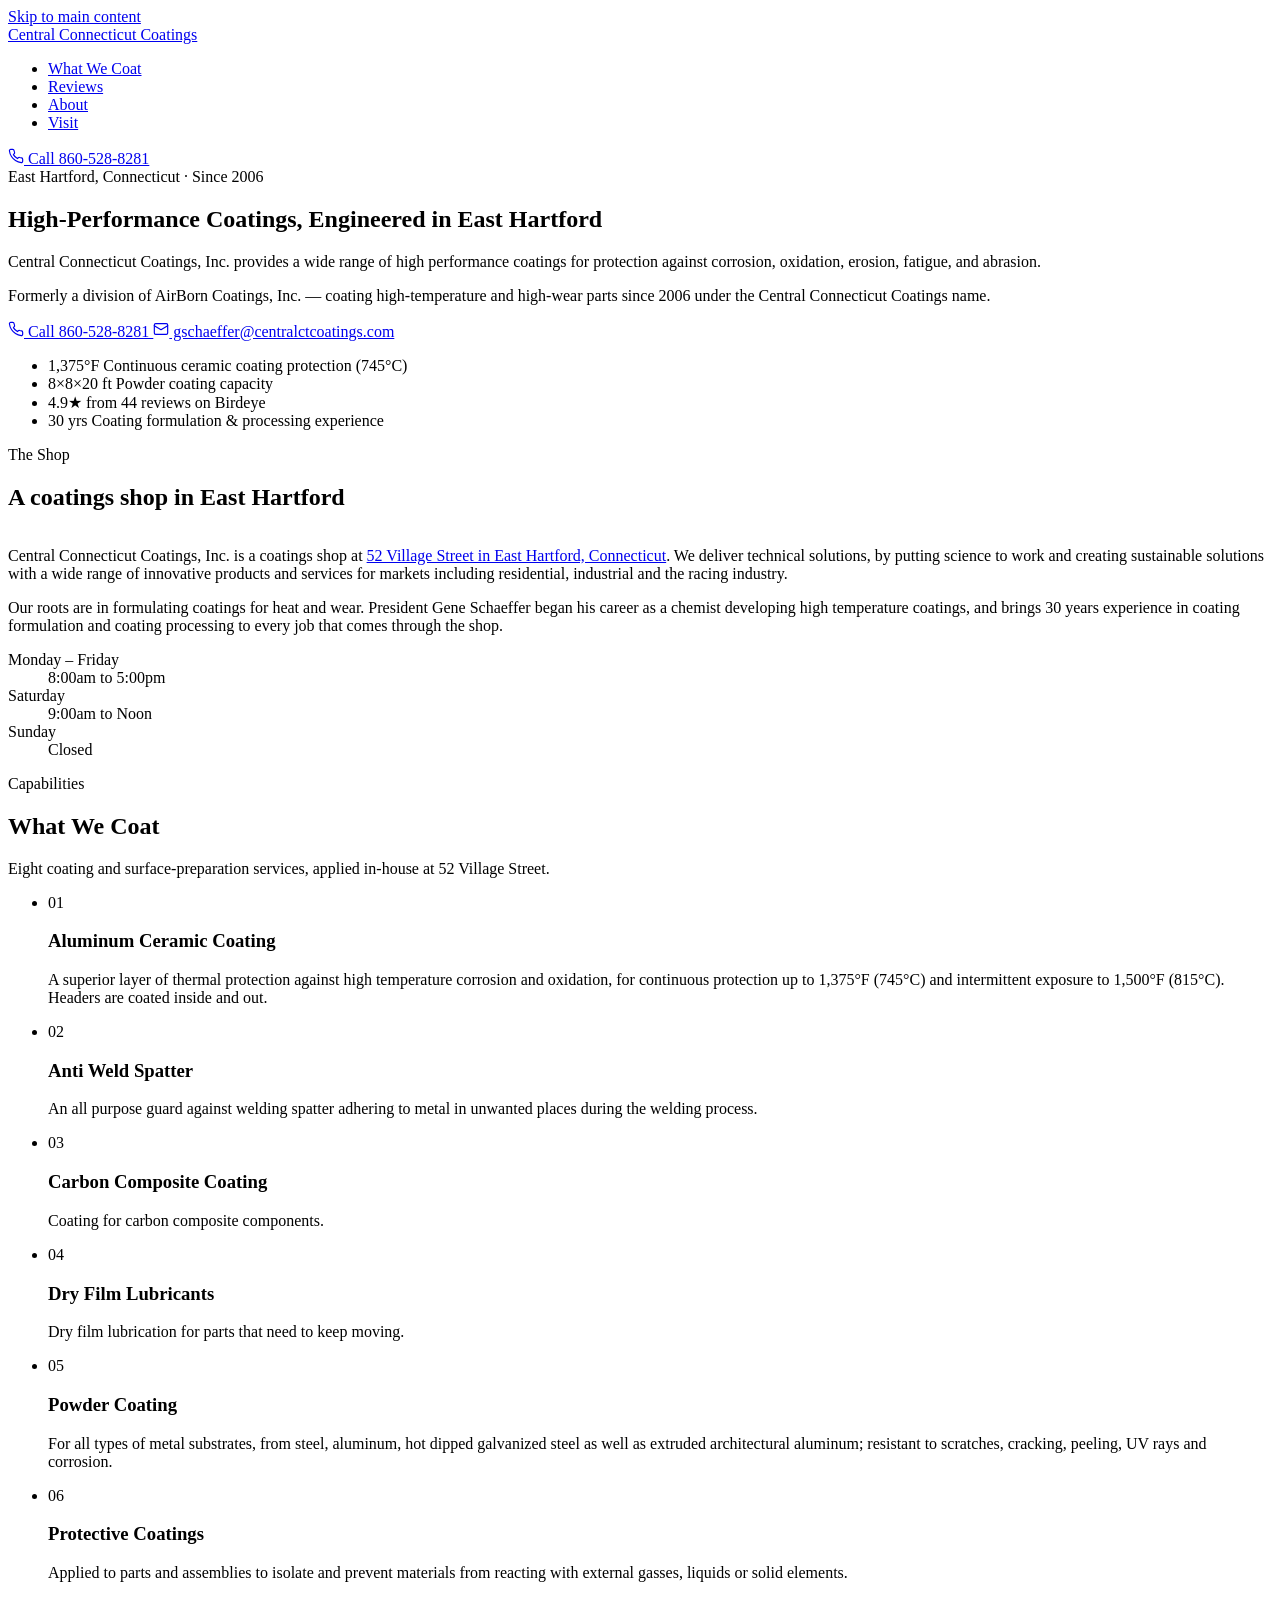
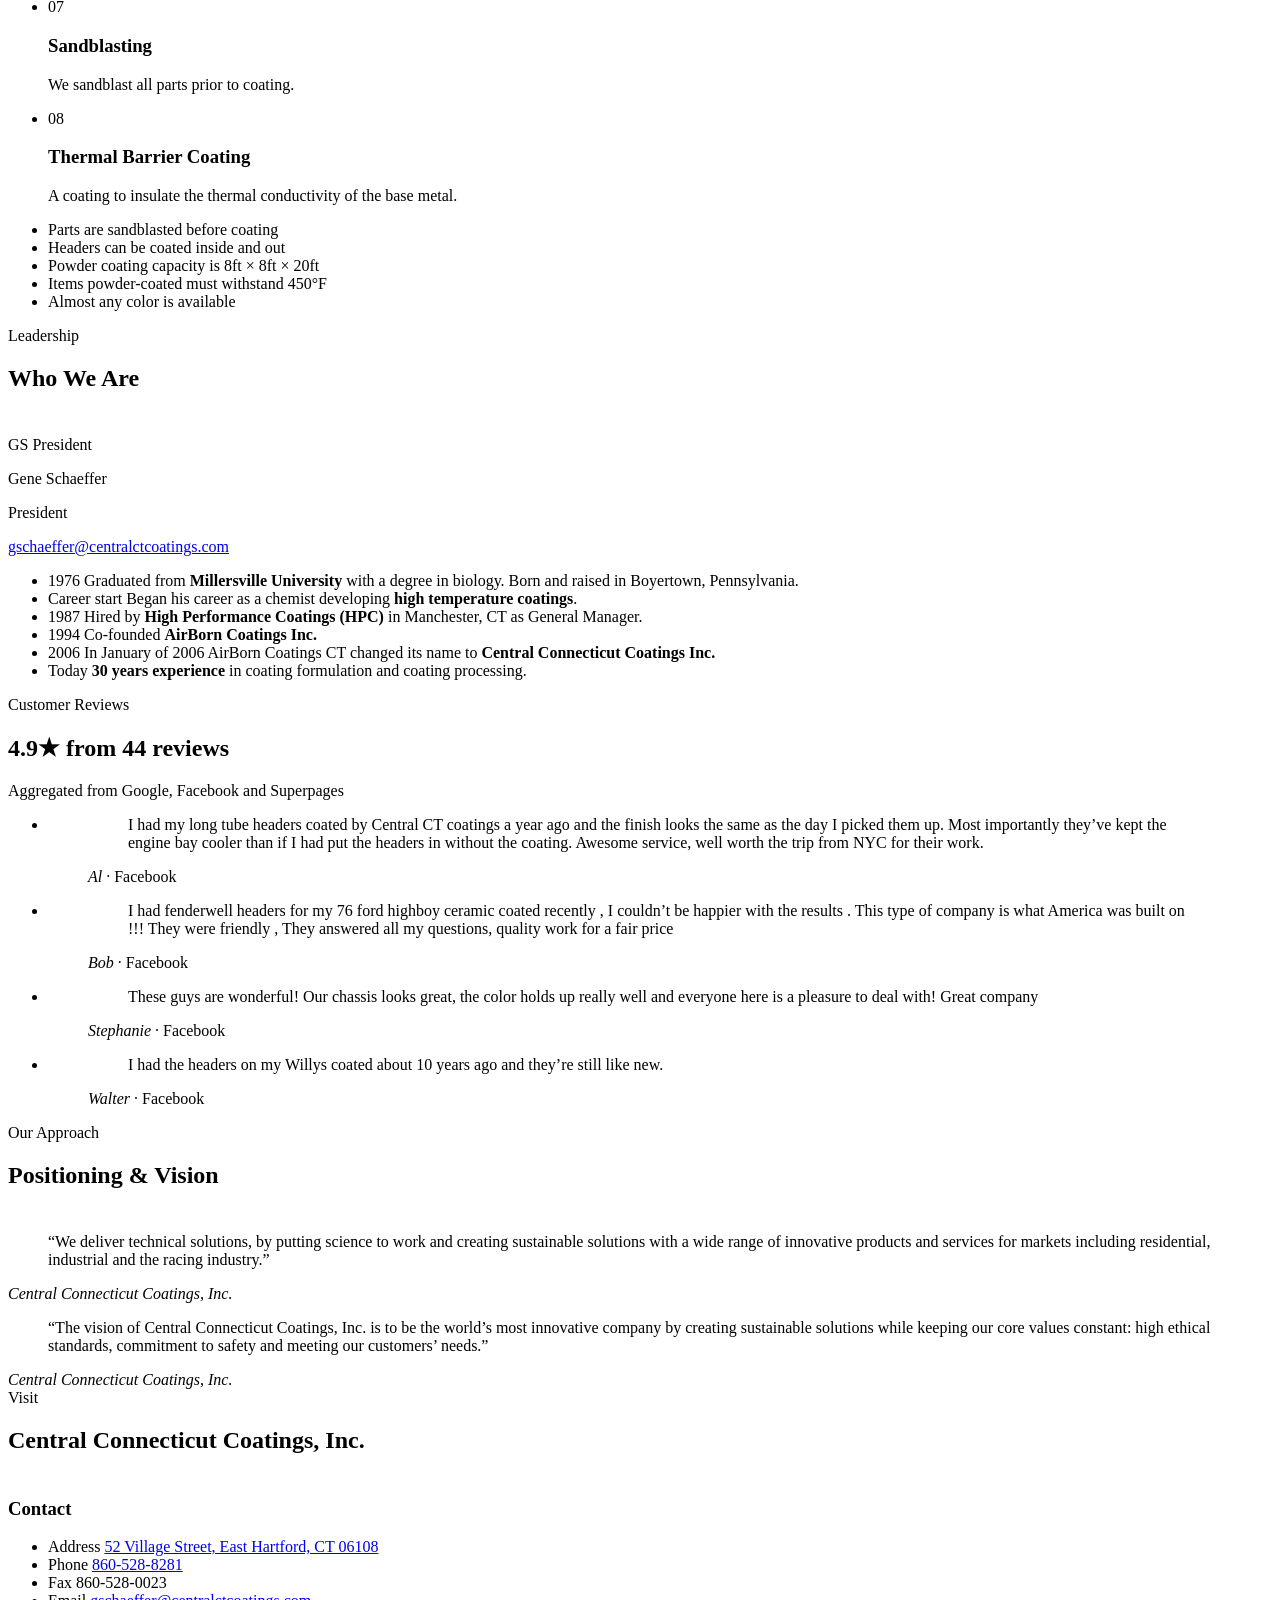
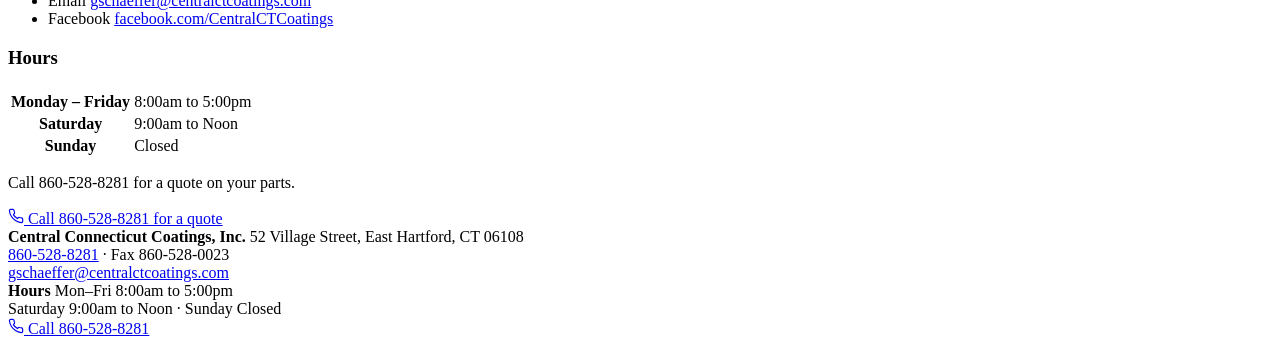
==== index.html @ ce9a0c57 "Add teaser site: index.html, styles.css, og-image.svg" ====
<!DOCTYPE html>
<html lang="en">
<head>
<meta charset="utf-8">
<meta name="viewport" content="width=device-width, initial-scale=1">

<title>Central Connecticut Coatings | High-Performance Coatings in East Hartford, CT</title>
<meta name="description" content="Central Connecticut Coatings, Inc. — ceramic coating, powder coating, thermal barrier, dry film lubricants and sandblasting in East Hartford, CT. 30 years of coating formulation. Call 860-528-8281.">
<meta name="author" content="Central Connecticut Coatings, Inc.">
<link rel="canonical" href="https://luinobrega-spring.github.io/central-connecticut-coatings/">

<!-- Open Graph -->
<meta property="og:type" content="website">
<meta property="og:site_name" content="Central Connecticut Coatings, Inc.">
<meta property="og:title" content="Central Connecticut Coatings | High-Performance Coatings in East Hartford, CT">
<meta property="og:description" content="High-performance coatings for protection against corrosion, oxidation, erosion, fatigue and abrasion. Ceramic coating, powder coating, thermal barrier and more. Call 860-528-8281.">
<meta property="og:url" content="https://luinobrega-spring.github.io/central-connecticut-coatings/">
<meta property="og:image" content="https://luinobrega-spring.github.io/central-connecticut-coatings/images/og-image.svg">
<meta property="og:image:alt" content="Central Connecticut Coatings — high-performance coatings, engineered in East Hartford">

<!-- Twitter -->
<meta name="twitter:card" content="summary_large_image">
<meta name="twitter:title" content="Central Connecticut Coatings | High-Performance Coatings in East Hartford, CT">
<meta name="twitter:description" content="Ceramic coating, powder coating, thermal barrier, dry film lubricants and sandblasting. 30 years of coating formulation. Call 860-528-8281.">
<meta name="twitter:image" content="https://luinobrega-spring.github.io/central-connecticut-coatings/images/og-image.svg">

<meta name="theme-color" content="#1A1A1A">
<link rel="icon" href="data:image/svg+xml,%3Csvg xmlns='http://www.w3.org/2000/svg' viewBox='0 0 32 32'%3E%3Crect width='32' height='32' fill='%231A1A1A'/%3E%3Crect x='6' y='13' width='20' height='6' fill='%23BA0D20'/%3E%3C/svg%3E">
<link rel="stylesheet" href="styles.css">

<script type="application/ld+json">
{
  "@context": "https://schema.org",
  "@type": "LocalBusiness",
  "name": "Central Connecticut Coatings, Inc.",
  "description": "High-performance coatings for protection against corrosion, oxidation, erosion, fatigue and abrasion, including aluminum ceramic coating, powder coating, thermal barrier coating, dry film lubricants, anti weld spatter, carbon composite coating and protective coatings.",
  "url": "https://luinobrega-spring.github.io/central-connecticut-coatings/",
  "telephone": "+1-860-528-8281",
  "faxNumber": "+1-860-528-0023",
  "email": "gschaeffer@centralctcoatings.com",
  "address": {
    "@type": "PostalAddress",
    "streetAddress": "52 Village Street",
    "addressLocality": "East Hartford",
    "addressRegion": "CT",
    "postalCode": "06108",
    "addressCountry": "US"
  },
  "openingHoursSpecification": [
    { "@type": "OpeningHoursSpecification", "dayOfWeek": ["Monday","Tuesday","Wednesday","Thursday","Friday"], "opens": "08:00", "closes": "17:00" },
    { "@type": "OpeningHoursSpecification", "dayOfWeek": "Saturday", "opens": "09:00", "closes": "12:00" }
  ],
  "sameAs": ["https://www.facebook.com/CentralCTCoatings"]
}
</script>
</head>

<body>
<a class="skip-link" href="#main">Skip to main content</a>

<!-- ===================== STICKY TOP BAR ===================== -->
<header class="topbar">
  <div class="wrap topbar__inner">
    <a class="wordmark" href="#top">
      <span class="wordmark__name">Central Connecticut Coatings</span>
      <span class="wordmark__rule" aria-hidden="true"></span>
    </a>

    <nav class="topbar__nav" aria-label="Section navigation">
      <ul class="topbar__links">
        <li><a href="#services">What We Coat</a></li>
        <li><a href="#reviews">Reviews</a></li>
        <li><a href="#about">About</a></li>
        <li><a href="#visit">Visit</a></li>
      </ul>
      <a class="btn btn--primary" href="tel:+18605288281">
        <svg width="16" height="16" viewBox="0 0 24 24" fill="none" stroke="currentColor" stroke-width="1.75" stroke-linecap="round" stroke-linejoin="round" aria-hidden="true" focusable="false"><path d="M22 16.9v3a2 2 0 0 1-2.2 2 19.8 19.8 0 0 1-8.6-3.1 19.5 19.5 0 0 1-6-6A19.8 19.8 0 0 1 2.1 4.2 2 2 0 0 1 4.1 2h3a2 2 0 0 1 2 1.7c.1 1 .4 1.9.7 2.8a2 2 0 0 1-.5 2.1L8.1 9.9a16 16 0 0 0 6 6l1.3-1.3a2 2 0 0 1 2.1-.4c.9.3 1.8.6 2.8.7a2 2 0 0 1 1.7 2z"/></svg>
        Call 860-528-8281
      </a>
    </nav>
  </div>
</header>

<main id="main">

  <!-- ===================== 1. HERO — DARK BAND ===================== -->
  <section class="band band--dark hero" id="top" aria-labelledby="hero-title">
    <div class="wrap">
      <span class="eyebrow">East Hartford, Connecticut · Since 2006</span>

      <h1 class="hero__h1" id="hero-title">High-Performance Coatings, Engineered in East Hartford</h1>

      <p class="hero__sub">Central Connecticut Coatings, Inc. provides a wide range of high performance coatings for protection against corrosion, oxidation, erosion, fatigue, and abrasion.</p>

      <p class="hero__support">Formerly a division of AirBorn Coatings, Inc. — coating high-temperature and high-wear parts since 2006 under the Central Connecticut Coatings name.</p>

      <div class="hero__actions">
        <a class="btn btn--primary" href="tel:+18605288281">
          <svg width="16" height="16" viewBox="0 0 24 24" fill="none" stroke="currentColor" stroke-width="1.75" stroke-linecap="round" stroke-linejoin="round" aria-hidden="true" focusable="false"><path d="M22 16.9v3a2 2 0 0 1-2.2 2 19.8 19.8 0 0 1-8.6-3.1 19.5 19.5 0 0 1-6-6A19.8 19.8 0 0 1 2.1 4.2 2 2 0 0 1 4.1 2h3a2 2 0 0 1 2 1.7c.1 1 .4 1.9.7 2.8a2 2 0 0 1-.5 2.1L8.1 9.9a16 16 0 0 0 6 6l1.3-1.3a2 2 0 0 1 2.1-.4c.9.3 1.8.6 2.8.7a2 2 0 0 1 1.7 2z"/></svg>
          Call 860-528-8281
        </a>
        <a class="btn btn--ghost" href="mailto:gschaeffer@centralctcoatings.com">
          <svg width="16" height="16" viewBox="0 0 24 24" fill="none" stroke="currentColor" stroke-width="1.75" stroke-linecap="round" stroke-linejoin="round" aria-hidden="true" focusable="false"><rect x="2" y="4" width="20" height="16" rx="2"/><path d="m2 7 10 6 10-6"/></svg>
          gschaeffer@centralctcoatings.com
        </a>
      </div>

      <!-- capability strip -->
      <ul class="stats">
        <li>
          <span class="stats__num num">1,375°F</span>
          <span class="stats__label">Continuous ceramic coating protection (745°C)</span>
        </li>
        <li>
          <span class="stats__num stats__num--light num">8×8×20 ft</span>
          <span class="stats__label">Powder coating capacity</span>
        </li>
        <li>
          <span class="stats__num num">4.9★</span>
          <span class="stats__label">from 44 reviews on Birdeye</span>
        </li>
        <li>
          <span class="stats__num stats__num--light num">30 yrs</span>
          <span class="stats__label">Coating formulation &amp; processing experience</span>
        </li>
      </ul>
    </div>
  </section>

  <!-- ===================== 2. INTRO — WHITE ===================== -->
  <section class="band band--white" id="intro" aria-labelledby="intro-title">
    <div class="wrap">
      <span class="eyebrow">The Shop</span>
      <h2 class="h2" id="intro-title">A coatings shop in East Hartford</h2>

      <div class="intro__grid" style="margin-top:36px;">
        <div>
          <p>Central Connecticut Coatings, Inc. is a coatings shop at <a href="https://www.google.com/maps/search/?api=1&amp;query=52+Village+Street%2C+East+Hartford%2C+CT+06108">52 Village Street in East Hartford, Connecticut</a>. We deliver technical solutions, by putting science to work and creating sustainable solutions with a wide range of innovative products and services for markets including residential, industrial and the racing industry.</p>
        </div>
        <div>
          <p>Our roots are in formulating coatings for heat and wear. President Gene Schaeffer began his career as a chemist developing high temperature coatings, and brings 30 years experience in coating formulation and coating processing to every job that comes through the shop.</p>
        </div>
      </div>

      <dl class="hours-inline">
        <div>
          <dt>Monday – Friday</dt>
          <dd>8:00am to 5:00pm</dd>
        </div>
        <div>
          <dt>Saturday</dt>
          <dd>9:00am to Noon</dd>
        </div>
        <div>
          <dt>Sunday</dt>
          <dd>Closed</dd>
        </div>
      </dl>
    </div>
  </section>

  <!-- ===================== 3. WHAT WE COAT — SHELL GREY ===================== -->
  <section class="band band--shell" id="services" aria-labelledby="services-title">
    <div class="wrap">
      <span class="eyebrow">Capabilities</span>
      <h2 class="h2" id="services-title">What We Coat</h2>
      <p class="lead" style="margin-top:16px;">Eight coating and surface-preparation services, applied in-house at 52 Village Street.</p>

      <ul class="services">
        <li class="service">
          <span class="service__index num">01</span>
          <h3 class="service__name">Aluminum Ceramic Coating</h3>
          <p class="service__desc">A superior layer of thermal protection against high temperature corrosion and oxidation, for continuous protection up to 1,375°F (745°C) and intermittent exposure to 1,500°F (815°C). Headers are coated inside and out.</p>
        </li>
        <li class="service">
          <span class="service__index num">02</span>
          <h3 class="service__name">Anti Weld Spatter</h3>
          <p class="service__desc">An all purpose guard against welding spatter adhering to metal in unwanted places during the welding process.</p>
        </li>
        <li class="service">
          <span class="service__index num">03</span>
          <h3 class="service__name">Carbon Composite Coating</h3>
          <p class="service__desc">Coating for carbon composite components.</p>
        </li>
        <li class="service">
          <span class="service__index num">04</span>
          <h3 class="service__name">Dry Film Lubricants</h3>
          <p class="service__desc">Dry film lubrication for parts that need to keep moving.</p>
        </li>
        <li class="service">
          <span class="service__index num">05</span>
          <h3 class="service__name">Powder Coating</h3>
          <p class="service__desc">For all types of metal substrates, from steel, aluminum, hot dipped galvanized steel as well as extruded architectural aluminum; resistant to scratches, cracking, peeling, UV rays and corrosion.</p>
        </li>
        <li class="service">
          <span class="service__index num">06</span>
          <h3 class="service__name">Protective Coatings</h3>
          <p class="service__desc">Applied to parts and assemblies to isolate and prevent materials from reacting with external gasses, liquids or solid elements.</p>
        </li>
        <li class="service">
          <span class="service__index num">07</span>
          <h3 class="service__name">Sandblasting</h3>
          <p class="service__desc">We sandblast all parts prior to coating.</p>
        </li>
        <li class="service">
          <span class="service__index num">08</span>
          <h3 class="service__name">Thermal Barrier Coating</h3>
          <p class="service__desc">A coating to insulate the thermal conductivity of the base metal.</p>
        </li>
      </ul>

      <ul class="footnote">
        <li>Parts are sandblasted before coating</li>
        <li>Headers can be coated inside and out</li>
        <li>Powder coating capacity is 8ft × 8ft × 20ft</li>
        <li>Items powder-coated must withstand 450°F</li>
        <li>Almost any color is available</li>
      </ul>
    </div>
  </section>

  <!-- ===================== 4. WHO WE ARE — WHITE ===================== -->
  <section class="band band--white" id="about" aria-labelledby="about-title">
    <div class="wrap">
      <span class="eyebrow">Leadership</span>
      <h2 class="h2" id="about-title">Who We Are</h2>

      <div class="about__grid" style="margin-top:44px;">
        <div class="monogram" aria-hidden="true">
          <span class="monogram__mark">GS</span>
          <span class="monogram__rule"></span>
          <span class="monogram__role">President</span>
        </div>

        <div>
          <p class="about__name">Gene Schaeffer</p>
          <p class="about__role">President</p>
          <p class="about__contact"><a href="mailto:gschaeffer@centralctcoatings.com">gschaeffer@centralctcoatings.com</a></p>

          <ul class="timeline">
            <li>
              <span class="timeline__year num">1976</span>
              <span class="timeline__text">Graduated from <strong>Millersville University</strong> with a degree in biology. Born and raised in Boyertown, Pennsylvania.</span>
            </li>
            <li>
              <span class="timeline__year">Career start</span>
              <span class="timeline__text">Began his career as a chemist developing <strong>high temperature coatings</strong>.</span>
            </li>
            <li>
              <span class="timeline__year num">1987</span>
              <span class="timeline__text">Hired by <strong>High Performance Coatings (HPC)</strong> in Manchester, CT as General Manager.</span>
            </li>
            <li>
              <span class="timeline__year num">1994</span>
              <span class="timeline__text">Co-founded <strong>AirBorn Coatings Inc.</strong></span>
            </li>
            <li>
              <span class="timeline__year num">2006</span>
              <span class="timeline__text">In January of 2006 AirBorn Coatings CT changed its name to <strong>Central Connecticut Coatings Inc.</strong></span>
            </li>
            <li>
              <span class="timeline__year num">Today</span>
              <span class="timeline__text"><strong>30 years experience</strong> in coating formulation and coating processing.</span>
            </li>
          </ul>
        </div>
      </div>
    </div>
  </section>

  <!-- ===================== 5. REVIEWS — DARK BAND ===================== -->
  <section class="band band--dark" id="reviews" aria-labelledby="reviews-title">
    <div class="wrap">
      <span class="eyebrow">Customer Reviews</span>
      <div class="reviews__head">
        <h2 class="h2" id="reviews-title">4.9<span class="reviews__stars" aria-hidden="true">★</span> from 44 reviews</h2>
      </div>
      <p class="reviews__platforms">Aggregated from Google, Facebook and Superpages</p>

      <ul class="quotes">
        <li class="quote">
          <figure>
            <blockquote>
              <p>I had my long tube headers coated by Central CT coatings a year ago and the finish looks the same as the day I picked them up. Most importantly they&rsquo;ve kept the engine bay cooler than if I had put the headers in without the coating. Awesome service, well worth the trip from NYC for their work.</p>
            </blockquote>
            <figcaption><cite>Al</cite> <span aria-hidden="true">·</span> Facebook</figcaption>
          </figure>
        </li>
        <li class="quote">
          <figure>
            <blockquote>
              <p>I had fenderwell headers for my 76 ford highboy ceramic coated recently , I couldn&rsquo;t be happier with the results . This type of company is what America was built on !!! They were friendly , They answered all my questions, quality work for a fair price</p>
            </blockquote>
            <figcaption><cite>Bob</cite> <span aria-hidden="true">·</span> Facebook</figcaption>
          </figure>
        </li>
        <li class="quote">
          <figure>
            <blockquote>
              <p>These guys are wonderful! Our chassis looks great, the color holds up really well and everyone here is a pleasure to deal with! Great company</p>
            </blockquote>
            <figcaption><cite>Stephanie</cite> <span aria-hidden="true">·</span> Facebook</figcaption>
          </figure>
        </li>
        <li class="quote">
          <figure>
            <blockquote>
              <p>I had the headers on my Willys coated about 10 years ago and they&rsquo;re still like new.</p>
            </blockquote>
            <figcaption><cite>Walter</cite> <span aria-hidden="true">·</span> Facebook</figcaption>
          </figure>
        </li>
      </ul>
    </div>
  </section>

  <!-- ===================== 6. POSITIONING & VISION — WHITE ===================== -->
  <section class="band band--white" id="vision" aria-labelledby="vision-title">
    <div class="wrap">
      <span class="eyebrow">Our Approach</span>
      <h2 class="h2" id="vision-title">Positioning &amp; Vision</h2>

      <div style="margin-top:44px;">
        <div class="vision__item">
          <blockquote class="vision__quote">&ldquo;We deliver technical solutions, by putting science to work and creating sustainable solutions with a wide range of innovative products and services for markets including residential, industrial and the racing industry.&rdquo;</blockquote>
          <cite class="vision__attribution">Central Connecticut Coatings, Inc.</cite>
        </div>

        <div class="vision__item">
          <blockquote class="vision__quote">&ldquo;The vision of Central Connecticut Coatings, Inc. is to be the world&rsquo;s most innovative company by creating sustainable solutions while keeping our core values constant: high ethical standards, commitment to safety and meeting our customers&rsquo; needs.&rdquo;</blockquote>
          <cite class="vision__attribution">Central Connecticut Coatings, Inc.</cite>
        </div>
      </div>
    </div>
  </section>

  <!-- ===================== 7. VISIT / CONTACT — SHELL GREY ===================== -->
  <section class="band band--shell" id="visit" aria-labelledby="visit-title">
    <div class="wrap">
      <span class="eyebrow">Visit</span>
      <h2 class="h2" id="visit-title">Central Connecticut Coatings, Inc.</h2>

      <div class="contact__grid" style="margin-top:44px;">
        <div class="contact__block">
          <h3>Contact</h3>
          <ul class="contact__list">
            <li>
              <span class="label">Address</span>
              <a href="https://www.google.com/maps/search/?api=1&amp;query=52+Village+Street%2C+East+Hartford%2C+CT+06108">52 Village Street, East Hartford, CT 06108</a>
            </li>
            <li>
              <span class="label">Phone</span>
              <a href="tel:+18605288281">860-528-8281</a>
            </li>
            <li>
              <span class="label">Fax</span>
              <span class="num">860-528-0023</span>
            </li>
            <li>
              <span class="label">Email</span>
              <a href="mailto:gschaeffer@centralctcoatings.com">gschaeffer@centralctcoatings.com</a>
            </li>
            <li>
              <span class="label">Facebook</span>
              <a href="https://www.facebook.com/CentralCTCoatings" rel="noopener">facebook.com/CentralCTCoatings</a>
            </li>
          </ul>
        </div>

        <div class="contact__block">
          <h3>Hours</h3>
          <table class="hours-table">
            <caption class="visually-hidden" style="position:absolute;left:-9999px;">Opening hours</caption>
            <tbody>
              <tr>
                <th scope="row" class="day">Monday – Friday</th>
                <td class="num">8:00am to 5:00pm</td>
              </tr>
              <tr>
                <th scope="row" class="day">Saturday</th>
                <td class="num">9:00am to Noon</td>
              </tr>
              <tr>
                <th scope="row" class="day">Sunday</th>
                <td>Closed</td>
              </tr>
            </tbody>
          </table>
        </div>
      </div>

      <div class="contact__cta">
        <p>Call 860-528-8281 for a quote on your parts.</p>
        <a class="btn btn--primary" href="tel:+18605288281">
          <svg width="16" height="16" viewBox="0 0 24 24" fill="none" stroke="currentColor" stroke-width="1.75" stroke-linecap="round" stroke-linejoin="round" aria-hidden="true" focusable="false"><path d="M22 16.9v3a2 2 0 0 1-2.2 2 19.8 19.8 0 0 1-8.6-3.1 19.5 19.5 0 0 1-6-6A19.8 19.8 0 0 1 2.1 4.2 2 2 0 0 1 4.1 2h3a2 2 0 0 1 2 1.7c.1 1 .4 1.9.7 2.8a2 2 0 0 1-.5 2.1L8.1 9.9a16 16 0 0 0 6 6l1.3-1.3a2 2 0 0 1 2.1-.4c.9.3 1.8.6 2.8.7a2 2 0 0 1 1.7 2z"/></svg>
          Call 860-528-8281 for a quote
        </a>
      </div>
    </div>
  </section>

</main>

<!-- ===================== FOOTER ===================== -->
<footer class="footer">
  <div class="wrap footer__inner">
    <div>
      <strong>Central Connecticut Coatings, Inc.</strong>
      52 Village Street, East Hartford, CT 06108<br>
      <a href="tel:+18605288281">860-528-8281</a> · Fax <span class="num">860-528-0023</span><br>
      <a href="mailto:gschaeffer@centralctcoatings.com">gschaeffer@centralctcoatings.com</a>
    </div>
    <div>
      <strong>Hours</strong>
      Mon–Fri 8:00am to 5:00pm<br>
      Saturday 9:00am to Noon · Sunday Closed
    </div>
  </div>
</footer>

<!-- ===================== MOBILE CALL BAR ===================== -->
<div class="callbar">
  <a class="btn btn--primary" href="tel:+18605288281">
    <svg width="16" height="16" viewBox="0 0 24 24" fill="none" stroke="currentColor" stroke-width="1.75" stroke-linecap="round" stroke-linejoin="round" aria-hidden="true" focusable="false"><path d="M22 16.9v3a2 2 0 0 1-2.2 2 19.8 19.8 0 0 1-8.6-3.1 19.5 19.5 0 0 1-6-6A19.8 19.8 0 0 1 2.1 4.2 2 2 0 0 1 4.1 2h3a2 2 0 0 1 2 1.7c.1 1 .4 1.9.7 2.8a2 2 0 0 1-.5 2.1L8.1 9.9a16 16 0 0 0 6 6l1.3-1.3a2 2 0 0 1 2.1-.4c.9.3 1.8.6 2.8.7a2 2 0 0 1 1.7 2z"/></svg>
    Call 860-528-8281
  </a>
</div>

<script>
(function () {
  if (!('IntersectionObserver' in window)) return;
  var reduced = window.matchMedia('(prefers-reduced-motion: reduce)').matches;
  if (reduced) return;
  var sections = document.querySelectorAll('main > section');
  if (!sections.length) return;
  var io = new IntersectionObserver(function (entries) {
    entries.forEach(function (e) {
      if (e.isIntersecting) {
        e.target.classList.add('is-visible');
        io.unobserve(e.target);
      }
    });
  }, { rootMargin: '0px 0px -10% 0px', threshold: 0.05 });
  sections.forEach(function (s) {
    s.classList.add('reveal');
    io.observe(s);
  });
})();
</script>
</body>
</html>
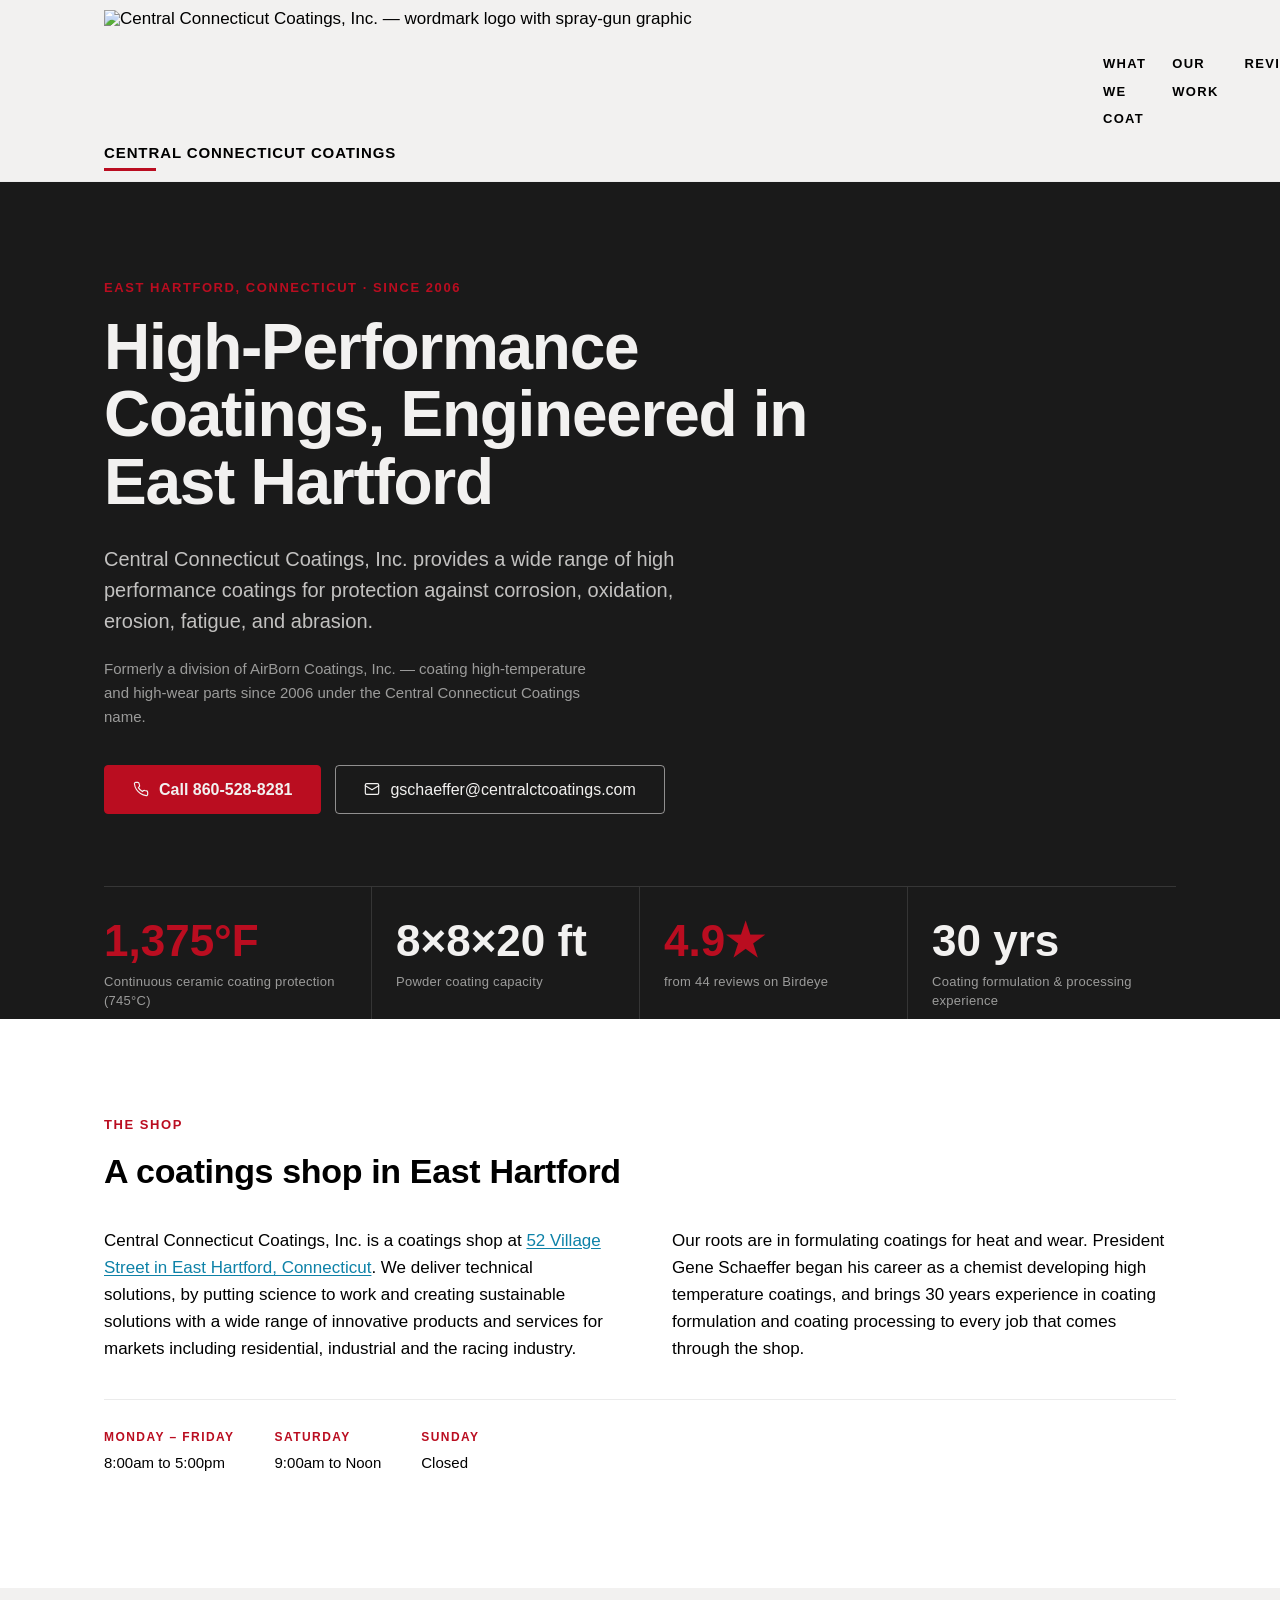
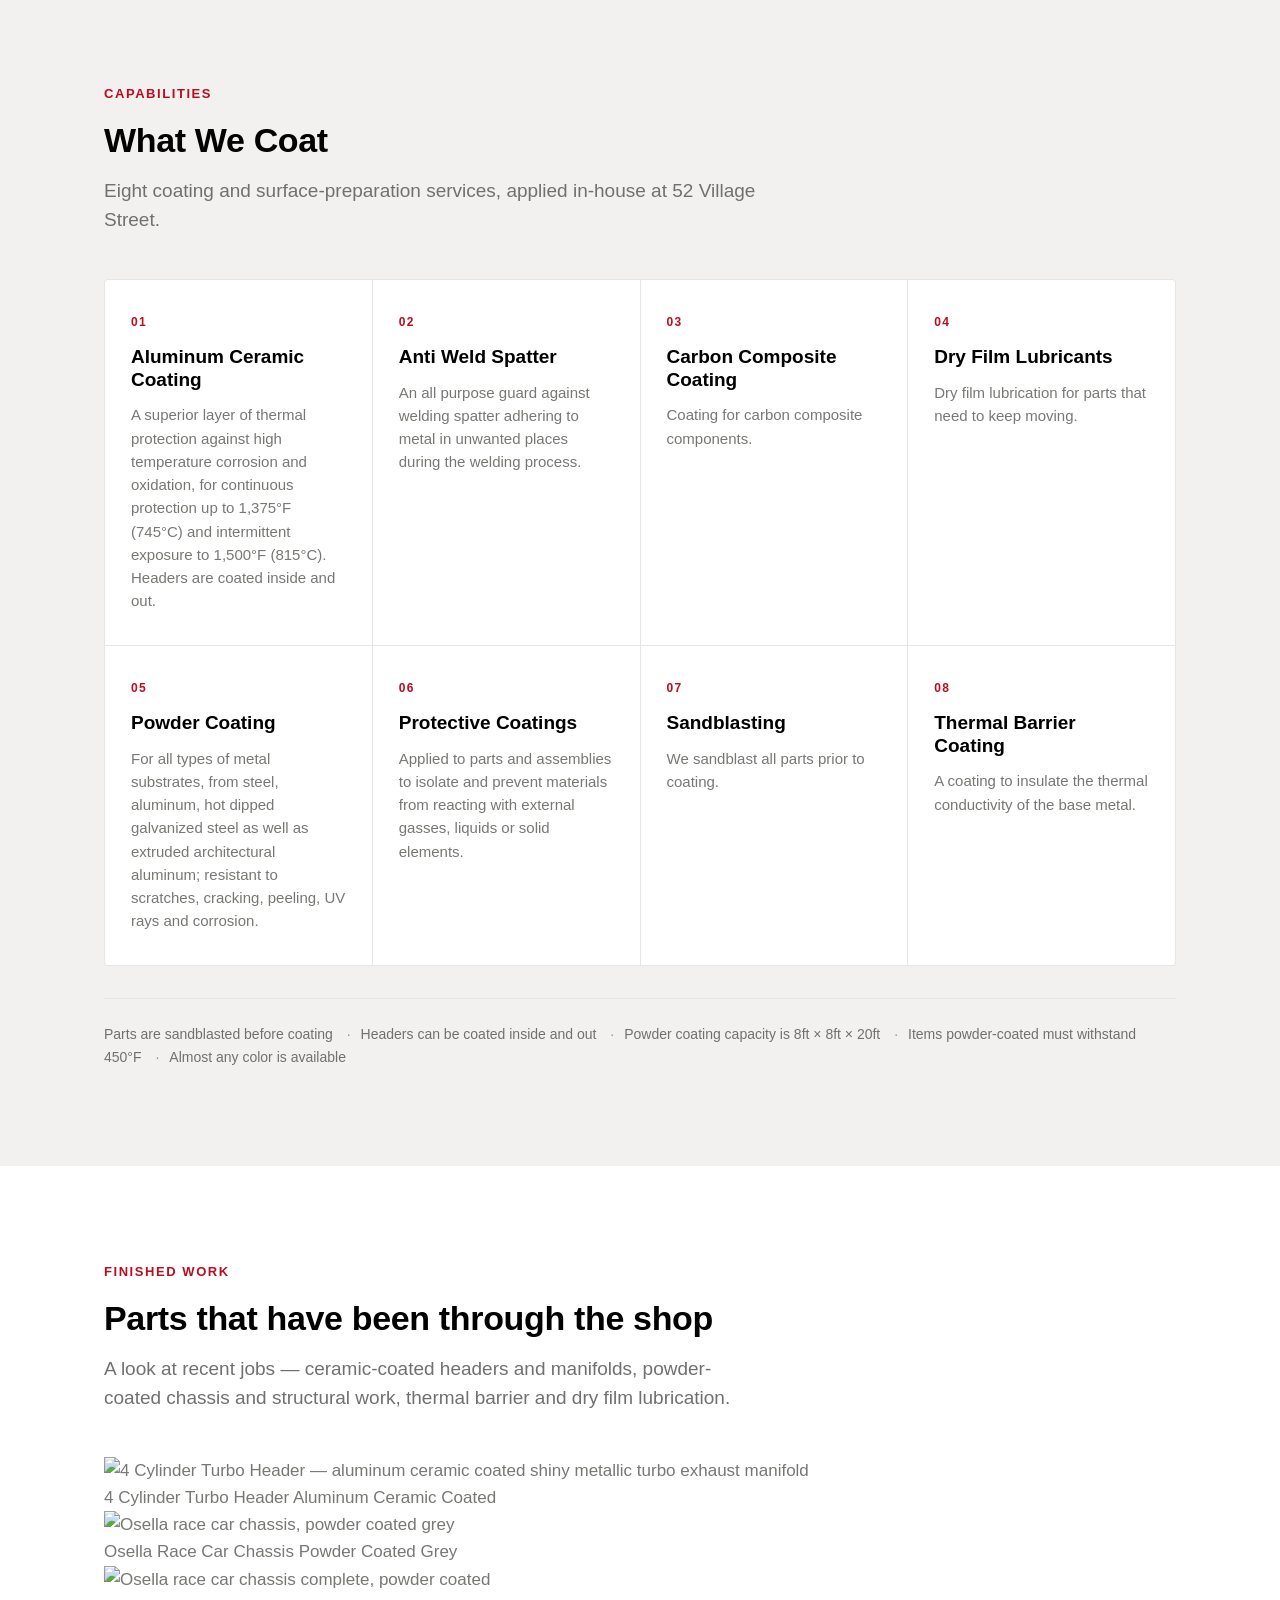
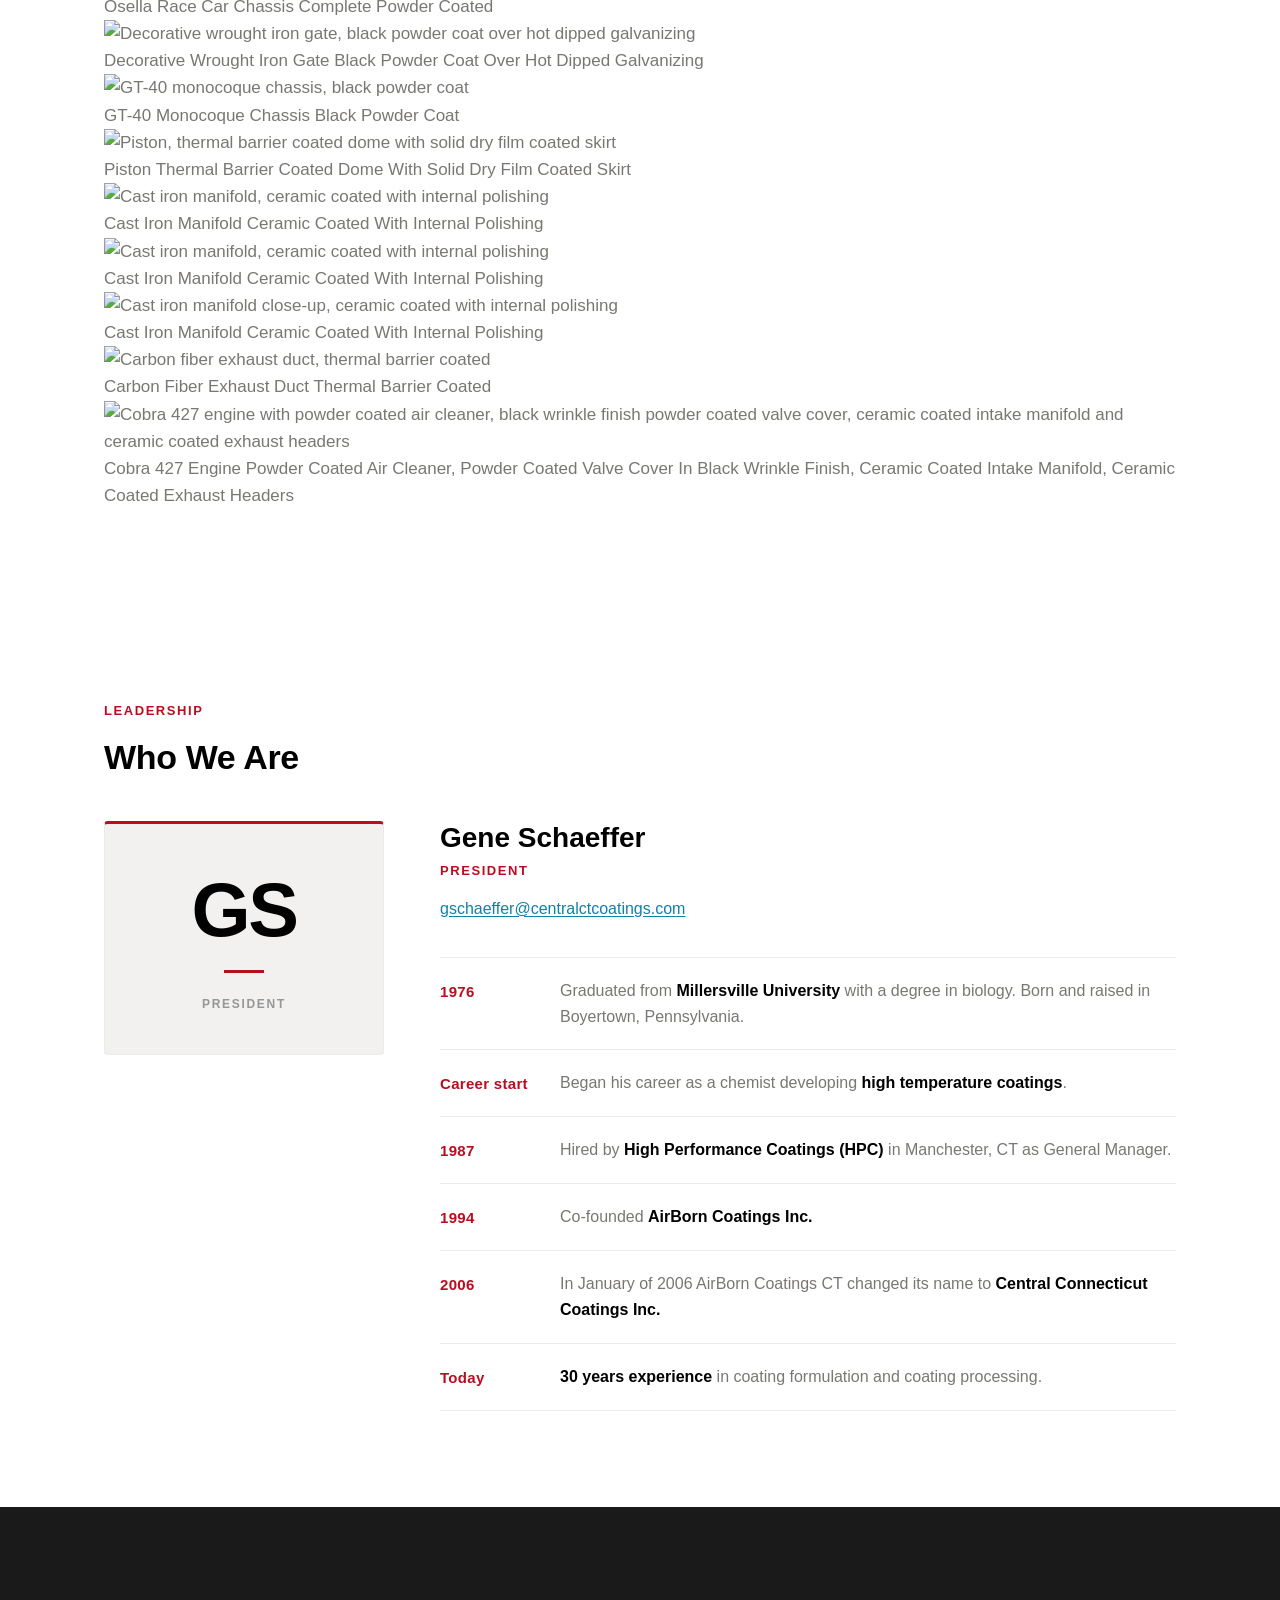
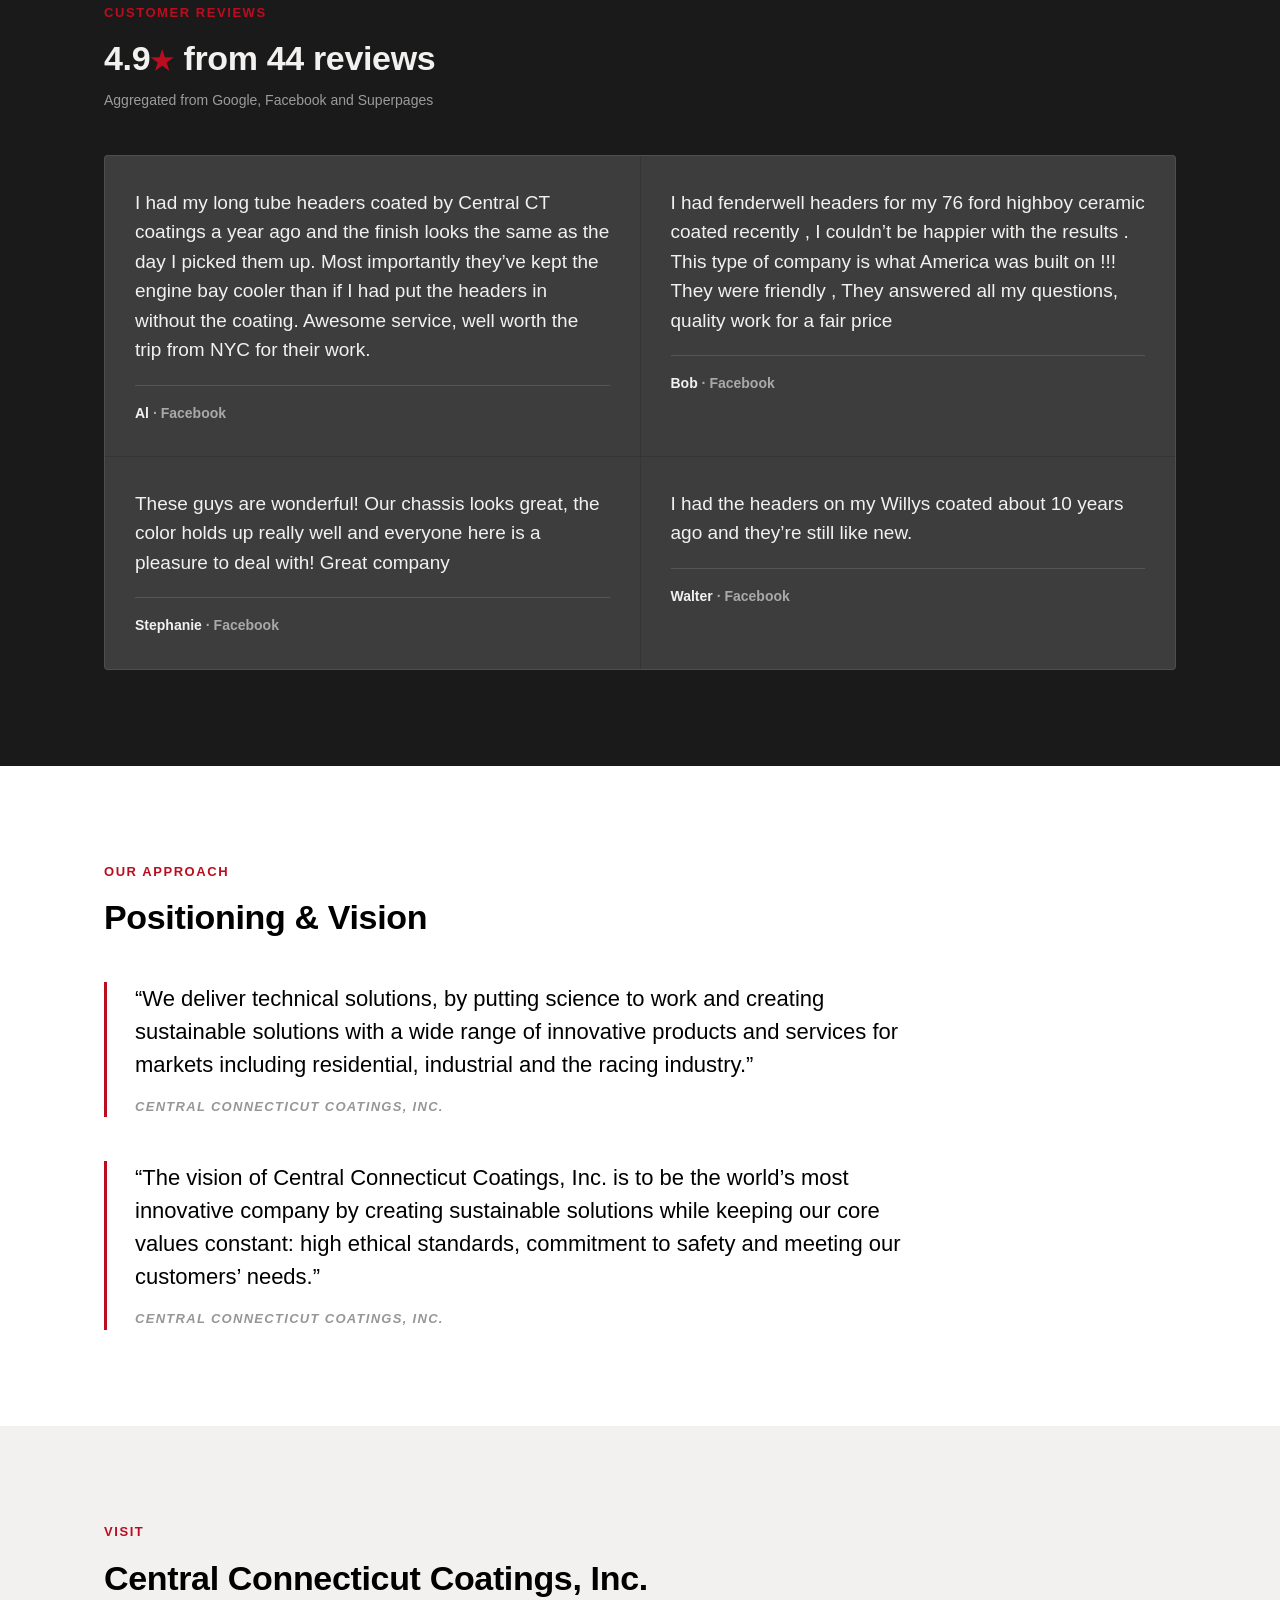
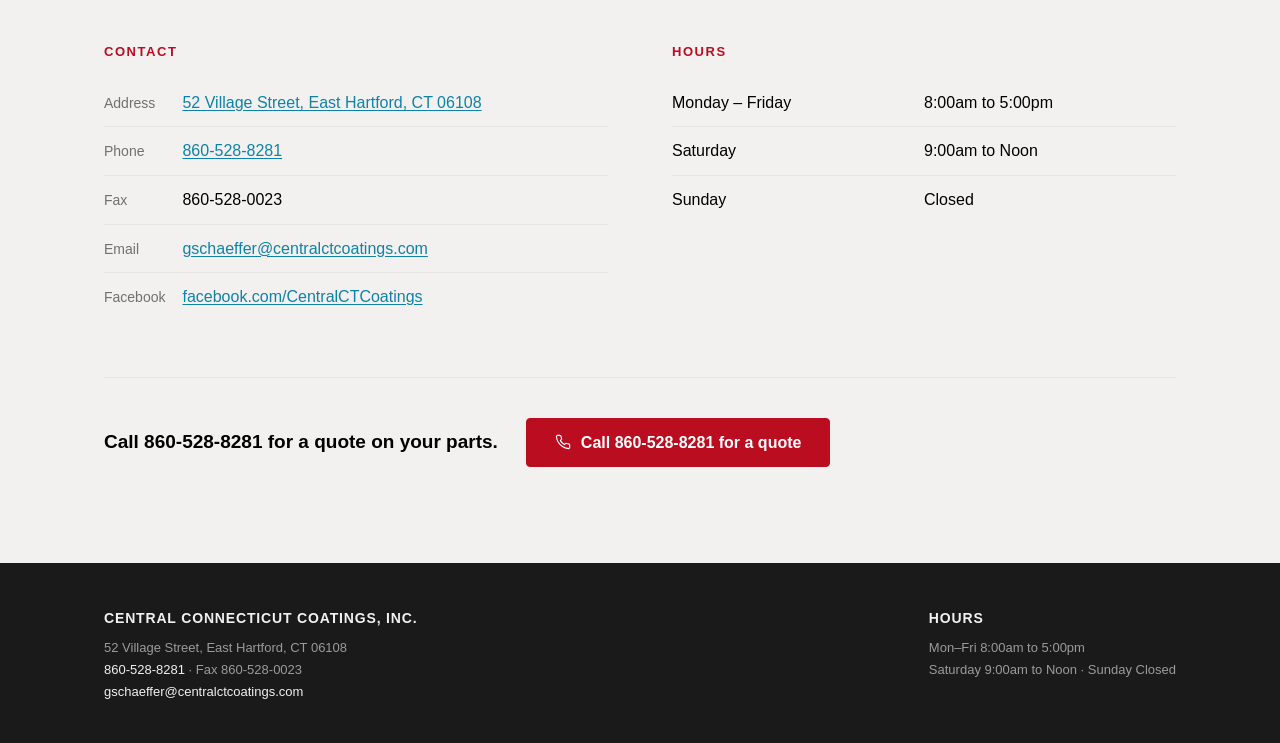
==== commit 7c387d63: "Add header logo and Finished Work gallery of 11 photos" ====
--- a/index.html
+++ b/index.html
@@ -7,25 +7,24 @@
 <title>Central Connecticut Coatings | High-Performance Coatings in East Hartford, CT</title>
 <meta name="description" content="Central Connecticut Coatings, Inc. — ceramic coating, powder coating, thermal barrier, dry film lubricants and sandblasting in East Hartford, CT. 30 years of coating formulation. Call 860-528-8281.">
 <meta name="author" content="Central Connecticut Coatings, Inc.">
-<link rel="canonical" href="https://luinobrega-spring.github.io/central-connecticut-coatings/">
+<link rel="canonical" href="index.html">
 
 <!-- Open Graph -->
 <meta property="og:type" content="website">
 <meta property="og:site_name" content="Central Connecticut Coatings, Inc.">
 <meta property="og:title" content="Central Connecticut Coatings | High-Performance Coatings in East Hartford, CT">
 <meta property="og:description" content="High-performance coatings for protection against corrosion, oxidation, erosion, fatigue and abrasion. Ceramic coating, powder coating, thermal barrier and more. Call 860-528-8281.">
-<meta property="og:url" content="https://luinobrega-spring.github.io/central-connecticut-coatings/">
-<meta property="og:image" content="https://luinobrega-spring.github.io/central-connecticut-coatings/images/og-image.svg">
+<meta property="og:url" content="index.html">
+<meta property="og:image" content="images/og-image.svg">
 <meta property="og:image:alt" content="Central Connecticut Coatings — high-performance coatings, engineered in East Hartford">
 
 <!-- Twitter -->
 <meta name="twitter:card" content="summary_large_image">
 <meta name="twitter:title" content="Central Connecticut Coatings | High-Performance Coatings in East Hartford, CT">
 <meta name="twitter:description" content="Ceramic coating, powder coating, thermal barrier, dry film lubricants and sandblasting. 30 years of coating formulation. Call 860-528-8281.">
-<meta name="twitter:image" content="https://luinobrega-spring.github.io/central-connecticut-coatings/images/og-image.svg">
+<meta name="twitter:image" content="images/og-image.svg">
 
 <meta name="theme-color" content="#1A1A1A">
-<link rel="icon" href="data:image/svg+xml,%3Csvg xmlns='http://www.w3.org/2000/svg' viewBox='0 0 32 32'%3E%3Crect width='32' height='32' fill='%231A1A1A'/%3E%3Crect x='6' y='13' width='20' height='6' fill='%23BA0D20'/%3E%3C/svg%3E">
 <link rel="stylesheet" href="styles.css">
 
 <script type="application/ld+json">
@@ -34,7 +33,7 @@
   "@type": "LocalBusiness",
   "name": "Central Connecticut Coatings, Inc.",
   "description": "High-performance coatings for protection against corrosion, oxidation, erosion, fatigue and abrasion, including aluminum ceramic coating, powder coating, thermal barrier coating, dry film lubricants, anti weld spatter, carbon composite coating and protective coatings.",
-  "url": "https://luinobrega-spring.github.io/central-connecticut-coatings/",
+  "url": "index.html",
   "telephone": "+1-860-528-8281",
   "faxNumber": "+1-860-528-0023",
   "email": "gschaeffer@centralctcoatings.com",
@@ -62,6 +61,7 @@
 <header class="topbar">
   <div class="wrap topbar__inner">
     <a class="wordmark" href="#top">
+      <img class="wordmark__logo" src="images/logo.jpg" width="975" height="135" alt="Central Connecticut Coatings, Inc. — wordmark logo with spray-gun graphic">
       <span class="wordmark__name">Central Connecticut Coatings</span>
       <span class="wordmark__rule" aria-hidden="true"></span>
     </a>
@@ -69,6 +69,7 @@
     <nav class="topbar__nav" aria-label="Section navigation">
       <ul class="topbar__links">
         <li><a href="#services">What We Coat</a></li>
+        <li><a href="#work">Our Work</a></li>
         <li><a href="#reviews">Reviews</a></li>
         <li><a href="#about">About</a></li>
         <li><a href="#visit">Visit</a></li>
@@ -219,7 +220,85 @@
     </div>
   </section>
 
-  <!-- ===================== 4. WHO WE ARE — WHITE ===================== -->
+  <!-- ===================== 4. FINISHED WORK — WHITE ===================== -->
+  <section class="band band--white" id="work" aria-labelledby="work-title">
+    <div class="wrap">
+      <span class="eyebrow">Finished Work</span>
+      <h2 class="h2" id="work-title">Parts that have been through the shop</h2>
+      <p class="lead" style="margin-top:16px;">A look at recent jobs — ceramic-coated headers and manifolds, powder-coated chassis and structural work, thermal barrier and dry film lubrication.</p>
+
+      <ul class="gallery" style="margin-top:44px;">
+        <li class="gallery__item">
+          <figure>
+            <img src="images/photo-01.jpg" alt="4 Cylinder Turbo Header — aluminum ceramic coated shiny metallic turbo exhaust manifold" loading="lazy" decoding="async">
+            <figcaption>4 Cylinder Turbo Header <span>Aluminum Ceramic Coated</span></figcaption>
+          </figure>
+        </li>
+        <li class="gallery__item">
+          <figure>
+            <img src="images/photo-02.jpg" alt="Osella race car chassis, powder coated grey" loading="lazy" decoding="async">
+            <figcaption>Osella Race Car Chassis <span>Powder Coated Grey</span></figcaption>
+          </figure>
+        </li>
+        <li class="gallery__item">
+          <figure>
+            <img src="images/photo-03.jpg" alt="Osella race car chassis complete, powder coated" loading="lazy" decoding="async">
+            <figcaption>Osella Race Car Chassis Complete <span>Powder Coated</span></figcaption>
+          </figure>
+        </li>
+        <li class="gallery__item">
+          <figure>
+            <img src="images/photo-04.jpg" alt="Decorative wrought iron gate, black powder coat over hot dipped galvanizing" loading="lazy" decoding="async">
+            <figcaption>Decorative Wrought Iron Gate <span>Black Powder Coat Over Hot Dipped Galvanizing</span></figcaption>
+          </figure>
+        </li>
+        <li class="gallery__item">
+          <figure>
+            <img src="images/photo-05.jpg" alt="GT-40 monocoque chassis, black powder coat" loading="lazy" decoding="async">
+            <figcaption>GT-40 Monocoque Chassis <span>Black Powder Coat</span></figcaption>
+          </figure>
+        </li>
+        <li class="gallery__item">
+          <figure>
+            <img src="images/photo-06.jpg" alt="Piston, thermal barrier coated dome with solid dry film coated skirt" loading="lazy" decoding="async">
+            <figcaption>Piston <span>Thermal Barrier Coated Dome With Solid Dry Film Coated Skirt</span></figcaption>
+          </figure>
+        </li>
+        <li class="gallery__item">
+          <figure>
+            <img src="images/photo-07.jpg" alt="Cast iron manifold, ceramic coated with internal polishing" loading="lazy" decoding="async">
+            <figcaption>Cast Iron Manifold <span>Ceramic Coated With Internal Polishing</span></figcaption>
+          </figure>
+        </li>
+        <li class="gallery__item">
+          <figure>
+            <img src="images/photo-08.jpg" alt="Cast iron manifold, ceramic coated with internal polishing" loading="lazy" decoding="async">
+            <figcaption>Cast Iron Manifold <span>Ceramic Coated With Internal Polishing</span></figcaption>
+          </figure>
+        </li>
+        <li class="gallery__item">
+          <figure>
+            <img src="images/photo-09.jpg" alt="Cast iron manifold close-up, ceramic coated with internal polishing" loading="lazy" decoding="async">
+            <figcaption>Cast Iron Manifold <span>Ceramic Coated With Internal Polishing</span></figcaption>
+          </figure>
+        </li>
+        <li class="gallery__item">
+          <figure>
+            <img src="images/photo-10.jpg" alt="Carbon fiber exhaust duct, thermal barrier coated" loading="lazy" decoding="async">
+            <figcaption>Carbon Fiber Exhaust Duct <span>Thermal Barrier Coated</span></figcaption>
+          </figure>
+        </li>
+        <li class="gallery__item">
+          <figure>
+            <img src="images/photo-11.jpg" alt="Cobra 427 engine with powder coated air cleaner, black wrinkle finish powder coated valve cover, ceramic coated intake manifold and ceramic coated exhaust headers" loading="lazy" decoding="async">
+            <figcaption>Cobra 427 Engine <span>Powder Coated Air Cleaner, Powder Coated Valve Cover In Black Wrinkle Finish, Ceramic Coated Intake Manifold, Ceramic Coated Exhaust Headers</span></figcaption>
+          </figure>
+        </li>
+      </ul>
+    </div>
+  </section>
+
+  <!-- ===================== 5. WHO WE ARE — WHITE ===================== -->
   <section class="band band--white" id="about" aria-labelledby="about-title">
     <div class="wrap">
       <span class="eyebrow">Leadership</span>
--- a/styles.css
+++ b/styles.css
@@ -0,0 +1,704 @@
+/* =========================================================================
+   Central Connecticut Coatings, Inc. — One-page teaser
+   Styles: design/design-plan.md  ·  Palette: design/color-palette.md
+   Flat, hairline-divided, 4px radius max, no shadows, two dark bands.
+   ========================================================================= */
+
+:root{
+  /* brand */
+  --ccc-red:        #BA0D20;
+  --ccc-red-dark:   #660E15;
+  --ccc-blue:       #0E82A8; /* darkened for AA on white; #20A4D0 kept as --ccc-blue-bright */
+
+  /* shell */
+  --ccc-shell:      #F2F1F0;
+  --ccc-surface:    #FFFFFF;
+  --ccc-page:       #FEFEFE;
+  --ccc-hairline:   #EBEBEB;
+  --ccc-hairline-2: #E5E5E5;
+
+  /* ink */
+  --ccc-ink:        #000000;
+  --ccc-body:       #787773;
+  --ccc-muted:      #707070;
+  --ccc-meta:       #969696;
+  --ccc-faint:      #CDCDCD;
+
+  /* dark band */
+  --ccc-dark:       #1A1A1A;
+  --ccc-on-dark:    #F2F1F0;
+  --ccc-on-dark-hairline: rgba(255,255,255,.12);
+  --ccc-on-dark-body:     rgba(242,241,240,.78);
+  --ccc-on-dark-meta:     rgba(242,241,240,.60);
+
+  --ccc-max:        1120px;
+  --ccc-pad:        24px;
+  --ccc-section-y:  96px;
+  --ccc-radius:     4px;
+}
+
+/* ---------------------------------------------------------------- reset */
+*,*::before,*::after{ box-sizing:border-box; }
+
+html{ -webkit-text-size-adjust:100%; }
+
+body{
+  margin:0;
+  background:var(--ccc-page);
+  color:var(--ccc-body);
+  font-family:'Helvetica Neue', Helvetica, Arial, sans-serif;
+  font-size:17px;
+  line-height:1.6;
+  font-weight:400;
+}
+
+img{ max-width:100%; height:auto; display:block; }
+
+h1,h2,h3,h4,p,ul,ol,figure,blockquote{ margin:0; }
+ul,ol{ padding:0; list-style:none; }
+
+a{ color:var(--ccc-blue); text-decoration:underline; text-underline-offset:2px; }
+a:hover{ color:var(--ccc-red-dark); }
+
+.num{ font-variant-numeric:tabular-nums; }
+
+/* ------------------------------------------------------------- utilities */
+.wrap{
+  width:100%;
+  max-width:var(--ccc-max);
+  margin:0 auto;
+  padding:0 var(--ccc-pad);
+}
+
+.band{ padding:var(--ccc-section-y) 0; }
+.band--white{ background:var(--ccc-surface); }
+.band--shell{ background:var(--ccc-shell); }
+.band--dark{
+  background:var(--ccc-dark);
+  color:var(--ccc-on-dark);
+}
+
+.band--dark a{ color:var(--ccc-on-dark); }
+.band--dark a:hover{ color:#fff; }
+
+.eyebrow{
+  display:block;
+  font-size:13px;
+  font-weight:700;
+  letter-spacing:.12em;
+  text-transform:uppercase;
+  color:var(--ccc-red);
+  margin-bottom:16px;
+}
+
+.h2{
+  font-size:34px;
+  line-height:1.15;
+  font-weight:700;
+  letter-spacing:-.01em;
+  color:var(--ccc-ink);
+}
+.band--dark .h2{ color:var(--ccc-on-dark); }
+
+.lead{
+  font-size:19px;
+  line-height:1.55;
+  color:var(--ccc-muted);
+  max-width:62ch;
+}
+.band--dark .lead{ color:var(--ccc-on-dark-body); }
+
+.skip-link{
+  position:absolute;
+  left:-9999px;
+  top:0;
+  background:var(--ccc-red);
+  color:#fff;
+  padding:12px 20px;
+  font-weight:700;
+  z-index:100;
+}
+.skip-link:focus{ left:0; color:#fff; }
+
+/* --------------------------------------------------------------- buttons */
+.btn{
+  display:inline-flex;
+  align-items:center;
+  justify-content:center;
+  gap:10px;
+  min-height:48px;
+  padding:14px 28px;
+  border-radius:var(--ccc-radius);
+  font-size:16px;
+  font-weight:700;
+  line-height:1.2;
+  text-decoration:none;
+  border:1.5px solid transparent;
+  transition:background-color .12s ease, color .12s ease, border-color .12s ease;
+  cursor:pointer;
+}
+.btn svg{ flex:none; }
+
+.btn--primary{ background:var(--ccc-red); color:#fff; border-color:var(--ccc-red); }
+.btn--primary:hover,.btn--primary:focus{ background:var(--ccc-red-dark); border-color:var(--ccc-red-dark); color:#fff; }
+
+.btn--ghost{
+  background:transparent;
+  color:var(--ccc-on-dark);
+  border-color:rgba(242,241,240,.55);
+  font-weight:400;
+}
+.btn--ghost:hover,.btn--ghost:focus{ border-color:var(--ccc-on-dark); color:#fff; background:transparent; }
+
+.btn--outline{
+  background:transparent;
+  color:var(--ccc-ink);
+  border-color:var(--ccc-ink);
+  font-weight:400;
+}
+.btn--outline:hover,.btn--outline:focus{ background:var(--ccc-ink); color:#fff; }
+
+/* focus */
+a:focus-visible,button:focus-visible{
+  outline:2px solid var(--ccc-red);
+  outline-offset:2px;
+}
+.band--dark a:focus-visible,
+.topbar a:focus-visible,
+.btn--primary:focus-visible{
+  outline:2px solid var(--ccc-on-dark);
+  outline-offset:2px;
+  box-shadow:0 0 0 1px #fff;
+}
+
+/* ------------------------------------------------------------------ top bar */
+.topbar{
+  position:sticky;
+  top:0;
+  z-index:50;
+  background:var(--ccc-shell);
+  border-bottom:1px solid var(--ccc-hairline);
+}
+.topbar__inner{
+  display:flex;
+  align-items:center;
+  justify-content:space-between;
+  gap:24px;
+  min-height:64px;
+  padding-top:10px;
+  padding-bottom:10px;
+}
+.wordmark{
+  display:inline-block;
+  text-decoration:none;
+  color:var(--ccc-ink);
+  line-height:1.1;
+}
+.wordmark__name{
+  display:block;
+  font-size:15px;
+  font-weight:700;
+  letter-spacing:.06em;
+  text-transform:uppercase;
+}
+.wordmark__rule{
+  display:block;
+  width:52px;
+  height:3px;
+  background:var(--ccc-red);
+  margin-top:6px;
+}
+.wordmark:hover .wordmark__name{ color:var(--ccc-ink); }
+
+.topbar__nav{ display:flex; align-items:center; gap:28px; }
+.topbar__links{ display:flex; gap:26px; }
+.topbar__links a{
+  color:var(--ccc-ink);
+  font-size:13px;
+  font-weight:700;
+  letter-spacing:.1em;
+  text-transform:uppercase;
+  text-decoration:none;
+}
+.topbar__links a:hover{ color:var(--ccc-red); }
+
+.topbar .btn{ min-height:44px; padding:11px 22px; font-size:15px; }
+
+/* -------------------------------------------------------------------- hero */
+.hero{ padding:96px 0 0; }
+.hero__h1{
+  font-size:64px;
+  line-height:1.05;
+  font-weight:700;
+  letter-spacing:-.02em;
+  color:var(--ccc-on-dark);
+  max-width:20ch;
+  margin-bottom:28px;
+}
+.hero__sub{
+  font-size:20px;
+  line-height:1.55;
+  color:var(--ccc-on-dark-body);
+  max-width:58ch;
+  margin-bottom:20px;
+}
+.hero__support{
+  font-size:15px;
+  line-height:1.6;
+  color:var(--ccc-on-dark-meta);
+  max-width:60ch;
+  margin-bottom:36px;
+}
+.hero__actions{
+  display:flex;
+  flex-wrap:wrap;
+  gap:14px;
+  align-items:center;
+}
+.hero__actions .btn{ font-size:16px; }
+
+/* stats strip */
+.stats{
+  margin-top:72px;
+  padding:0;
+  border-top:1px solid var(--ccc-on-dark-hairline);
+  display:grid;
+  grid-template-columns:repeat(4,1fr);
+}
+.stats li{
+  padding:32px 24px 8px 0;
+  border-right:1px solid var(--ccc-on-dark-hairline);
+  padding-left:24px;
+}
+.stats li:first-child{ padding-left:0; }
+.stats li:last-child{ border-right:0; }
+.stats__num{
+  display:block;
+  font-size:44px;
+  line-height:1;
+  font-weight:700;
+  color:var(--ccc-red);
+  margin-bottom:10px;
+}
+.stats__num--light{ color:var(--ccc-on-dark); }
+.stats__label{
+  display:block;
+  font-size:13px;
+  line-height:1.45;
+  letter-spacing:.02em;
+  color:var(--ccc-on-dark-meta);
+}
+
+/* ------------------------------------------------------------------- intro */
+.intro__grid{
+  display:grid;
+  grid-template-columns:1fr 1fr;
+  gap:48px 64px;
+}
+.intro__grid p + p{ margin-top:18px; }
+.intro__grid p:first-child{ color:var(--ccc-ink); }
+
+.hours-inline{
+  display:flex;
+  flex-wrap:wrap;
+  gap:12px 40px;
+  margin-top:36px;
+  padding-top:28px;
+  border-top:1px solid var(--ccc-hairline);
+}
+.hours-inline div{ font-size:15px; }
+.hours-inline dt{
+  font-size:12px;
+  font-weight:700;
+  letter-spacing:.12em;
+  text-transform:uppercase;
+  color:var(--ccc-red);
+  margin-bottom:4px;
+}
+.hours-inline dd{ margin:0; color:var(--ccc-ink); }
+
+/* ------------------------------------------------------------- what we coat */
+.services{
+  margin-top:44px;
+  display:grid;
+  grid-template-columns:repeat(4,1fr);
+  gap:1px;
+  background:var(--ccc-hairline-2);
+  border:1px solid var(--ccc-hairline-2);
+  border-radius:var(--ccc-radius);
+  overflow:hidden;
+}
+.service{
+  background:var(--ccc-surface);
+  padding:30px 26px 32px;
+  border-top:3px solid transparent;
+  transition:border-color .12s ease;
+}
+.service:hover{ border-top-color:var(--ccc-red); }
+.service__index{
+  display:block;
+  font-size:12px;
+  font-weight:700;
+  letter-spacing:.12em;
+  color:var(--ccc-red);
+  margin-bottom:14px;
+}
+.service__name{
+  font-size:19px;
+  line-height:1.2;
+  font-weight:700;
+  color:var(--ccc-ink);
+  margin-bottom:12px;
+}
+.service__desc{ font-size:15px; line-height:1.55; }
+
+.footnote{
+  margin-top:32px;
+  padding-top:24px;
+  border-top:1px solid var(--ccc-hairline-2);
+  font-size:14px;
+  line-height:1.7;
+  color:var(--ccc-muted);
+}
+.footnote li{
+  display:inline;
+}
+.footnote li + li::before{
+  content:"·";
+  padding:0 10px;
+  color:var(--ccc-meta);
+}
+
+/* ------------------------------------------------------------------- about */
+.about__grid{
+  display:grid;
+  grid-template-columns:280px 1fr;
+  gap:56px;
+  align-items:start;
+}
+.monogram{
+  background:var(--ccc-shell);
+  border:1px solid var(--ccc-hairline);
+  border-top:3px solid var(--ccc-red);
+  border-radius:var(--ccc-radius);
+  padding:48px 24px 40px;
+  text-align:center;
+}
+.monogram__mark{
+  display:block;
+  font-size:76px;
+  line-height:1;
+  font-weight:700;
+  letter-spacing:-.03em;
+  color:var(--ccc-ink);
+}
+.monogram__rule{
+  display:block;
+  width:40px;
+  height:3px;
+  background:var(--ccc-red);
+  margin:22px auto;
+}
+.monogram__role{
+  display:block;
+  font-size:12px;
+  font-weight:700;
+  letter-spacing:.14em;
+  text-transform:uppercase;
+  color:var(--ccc-meta);
+}
+
+.about__name{
+  font-size:28px;
+  line-height:1.2;
+  font-weight:700;
+  color:var(--ccc-ink);
+  margin-bottom:6px;
+}
+.about__role{
+  font-size:13px;
+  font-weight:700;
+  letter-spacing:.12em;
+  text-transform:uppercase;
+  color:var(--ccc-red);
+  margin-bottom:14px;
+}
+.about__contact{
+  font-size:16px;
+  margin-bottom:36px;
+  overflow-wrap:anywhere;
+}
+
+.timeline{ border-top:1px solid var(--ccc-hairline); }
+.timeline li{
+  display:grid;
+  grid-template-columns:96px 1fr;
+  gap:24px;
+  padding:20px 0;
+  border-bottom:1px solid var(--ccc-hairline);
+}
+.timeline__year{
+  font-size:15px;
+  font-weight:700;
+  color:var(--ccc-red);
+  letter-spacing:.02em;
+  padding-top:2px;
+}
+.timeline__text{ font-size:16px; color:var(--ccc-body); }
+.timeline__text strong{ color:var(--ccc-ink); font-weight:700; }
+
+/* ----------------------------------------------------------------- reviews */
+.reviews__head{
+  display:flex;
+  flex-wrap:wrap;
+  align-items:baseline;
+  gap:12px 20px;
+  margin-bottom:10px;
+}
+.reviews__score{
+  font-size:34px;
+  font-weight:700;
+  letter-spacing:-.01em;
+  color:var(--ccc-on-dark);
+}
+.reviews__stars{
+  color:var(--ccc-red);
+  letter-spacing:.04em;
+  font-size:26px;
+}
+.reviews__platforms{
+  font-size:14px;
+  color:var(--ccc-on-dark-meta);
+  margin-bottom:44px;
+}
+
+.quotes{
+  display:grid;
+  grid-template-columns:1fr 1fr;
+  gap:1px;
+  background:var(--ccc-on-dark-hairline);
+  border:1px solid var(--ccc-on-dark-hairline);
+  border-radius:var(--ccc-radius);
+  overflow:hidden;
+}
+.quote{
+  background:rgba(255,255,255,.04);
+  padding:32px 30px;
+}
+.quote blockquote{
+  font-size:19px;
+  line-height:1.55;
+  color:var(--ccc-on-dark);
+}
+.quote blockquote p + p{ margin-top:14px; }
+.quote figcaption{
+  margin-top:20px;
+  padding-top:16px;
+  border-top:1px solid var(--ccc-on-dark-hairline);
+  font-size:14px;
+  font-weight:700;
+  color:var(--ccc-on-dark-meta);
+}
+.quote cite{ font-style:normal; color:var(--ccc-on-dark); }
+
+/* ------------------------------------------------------------- vision band */
+.vision__item{ padding-left:28px; border-left:3px solid var(--ccc-red); }
+.vision__item + .vision__item{ margin-top:44px; }
+.vision__quote{
+  font-size:22px;
+  line-height:1.5;
+  font-weight:400;
+  color:var(--ccc-ink);
+  max-width:64ch;
+}
+.vision__attribution{
+  display:block;
+  margin-top:16px;
+  font-size:13px;
+  font-weight:700;
+  letter-spacing:.1em;
+  text-transform:uppercase;
+  color:var(--ccc-meta);
+}
+
+/* ------------------------------------------------------------ visit/contact */
+.contact__grid{
+  display:grid;
+  grid-template-columns:1fr 1fr;
+  gap:48px 64px;
+  margin-top:8px;
+}
+.contact__block h3{
+  font-size:13px;
+  font-weight:700;
+  letter-spacing:.12em;
+  text-transform:uppercase;
+  color:var(--ccc-red);
+  margin-bottom:16px;
+}
+.contact__list li{
+  padding:11px 0;
+  border-bottom:1px solid var(--ccc-hairline-2);
+  font-size:16px;
+  color:var(--ccc-ink);
+}
+.contact__list li:last-child{ border-bottom:0; }
+.contact__list .label{
+  display:inline-block;
+  min-width:74px;
+  color:var(--ccc-muted);
+  font-size:14px;
+}
+.contact__list a{ color:var(--ccc-blue); }
+.contact__list a:hover{ color:var(--ccc-red-dark); }
+
+.hours-table{ width:100%; border-collapse:collapse; }
+.hours-table th,
+.hours-table td{
+  text-align:left;
+  padding:11px 0;
+  border-bottom:1px solid var(--ccc-hairline-2);
+  font-size:16px;
+  font-weight:400;
+  color:var(--ccc-ink);
+}
+.hours-table tr:last-child th,
+.hours-table tr:last-child td{ border-bottom:0; }
+.hours-table th{ width:50%; color:var(--ccc-muted); }
+.hours-table .day{ color:var(--ccc-ink); }
+
+.contact__cta{
+  margin-top:56px;
+  padding-top:40px;
+  border-top:1px solid var(--ccc-hairline-2);
+  display:flex;
+  flex-wrap:wrap;
+  align-items:center;
+  gap:16px 28px;
+}
+.contact__cta p{
+  font-size:19px;
+  font-weight:700;
+  color:var(--ccc-ink);
+}
+
+/* ------------------------------------------------------------------ footer */
+.footer{
+  background:var(--ccc-dark);
+  color:var(--ccc-on-dark-meta);
+  padding:44px 0 40px;
+  font-size:13px;
+  line-height:1.7;
+}
+.footer__inner{
+  display:flex;
+  flex-wrap:wrap;
+  justify-content:space-between;
+  gap:16px 40px;
+}
+.footer strong{
+  display:block;
+  color:var(--ccc-on-dark);
+  font-size:14px;
+  letter-spacing:.06em;
+  text-transform:uppercase;
+  margin-bottom:6px;
+}
+.footer a{ color:var(--ccc-on-dark); text-decoration:none; }
+.footer a:hover{ color:#fff; text-decoration:underline; }
+
+/* ------------------------------------------------------------ mobile call bar */
+.callbar{ display:none; }
+
+/* ------------------------------------------------------------- animations */
+@media (prefers-reduced-motion: no-preference){
+  .reveal{
+    opacity:0;
+    transform:translateY(12px);
+    transition:opacity .15s ease-out, transform .15s ease-out;
+  }
+  .reveal.is-visible{ opacity:1; transform:none; }
+}
+
+/* ------------------------------------------------------------ responsive */
+@media (max-width:1024px){
+  .hero__h1{ font-size:52px; }
+  .services{ grid-template-columns:repeat(3,1fr); }
+  .about__grid{ grid-template-columns:1fr; gap:40px; }
+  .monogram{ max-width:280px; }
+  .band{ padding:72px 0; }
+  .hero{ padding-top:72px; }
+}
+
+@media (max-width:860px){
+  .topbar__nav .topbar__links{ display:none; }
+}
+
+@media (max-width:720px){
+  :root{ --ccc-section-y:56px; --ccc-pad:20px; }
+
+  body{ font-size:16px; }
+
+  .hero{ padding-top:56px; }
+  .hero__h1{ font-size:36px; letter-spacing:-.015em; }
+  .hero__sub{ font-size:17px; }
+  .hero__actions{ flex-direction:column; align-items:stretch; }
+  .hero__actions .btn{ width:100%; }
+
+  .stats{
+    grid-template-columns:1fr 1fr;
+    margin-top:48px;
+  }
+  .stats li{
+    padding:24px 20px 20px;
+    border-bottom:1px solid var(--ccc-on-dark-hairline);
+  }
+  .stats li:first-child{ padding-left:20px; }
+  .stats li:nth-child(2n){ border-right:0; }
+  .stats li:nth-child(3),
+  .stats li:nth-child(4){ border-bottom:0; }
+  .stats__num{ font-size:30px; }
+
+  .h2{ font-size:26px; }
+  .lead{ font-size:17px; }
+
+  .intro__grid,
+  .contact__grid{ grid-template-columns:1fr; gap:32px; }
+
+  .services{ grid-template-columns:1fr; }
+  .service{ padding:26px 22px 28px; }
+
+  .quotes{ grid-template-columns:1fr; }
+  .quote{ padding:26px 22px; }
+  .quote blockquote{ font-size:18px; }
+  .reviews__score{ font-size:26px; }
+  .reviews__stars{ font-size:20px; }
+
+  .vision__quote{ font-size:18px; }
+  .vision__item{ padding-left:20px; }
+
+  .timeline li{ grid-template-columns:1fr; gap:4px; }
+
+  .topbar .btn{ padding:10px 16px; font-size:14px; }
+  .topbar__nav{ gap:12px; }
+
+  /* mobile: dock call CTA to the bottom of the viewport */
+  .callbar{
+    display:block;
+    position:fixed;
+    left:0; right:0; bottom:0;
+    z-index:60;
+    background:var(--ccc-dark);
+    border-top:1px solid var(--ccc-on-dark-hairline);
+    padding:10px 16px calc(10px + env(safe-area-inset-bottom));
+  }
+  .callbar .btn{ width:100%; }
+
+  /* keep the fixed bar from covering the last CTA */
+  .footer{ padding-bottom:96px; }
+}
+
+@media (prefers-reduced-motion: reduce){
+  *{ transition:none !important; animation:none !important; }
+  .reveal{ opacity:1; transform:none; }
+}
